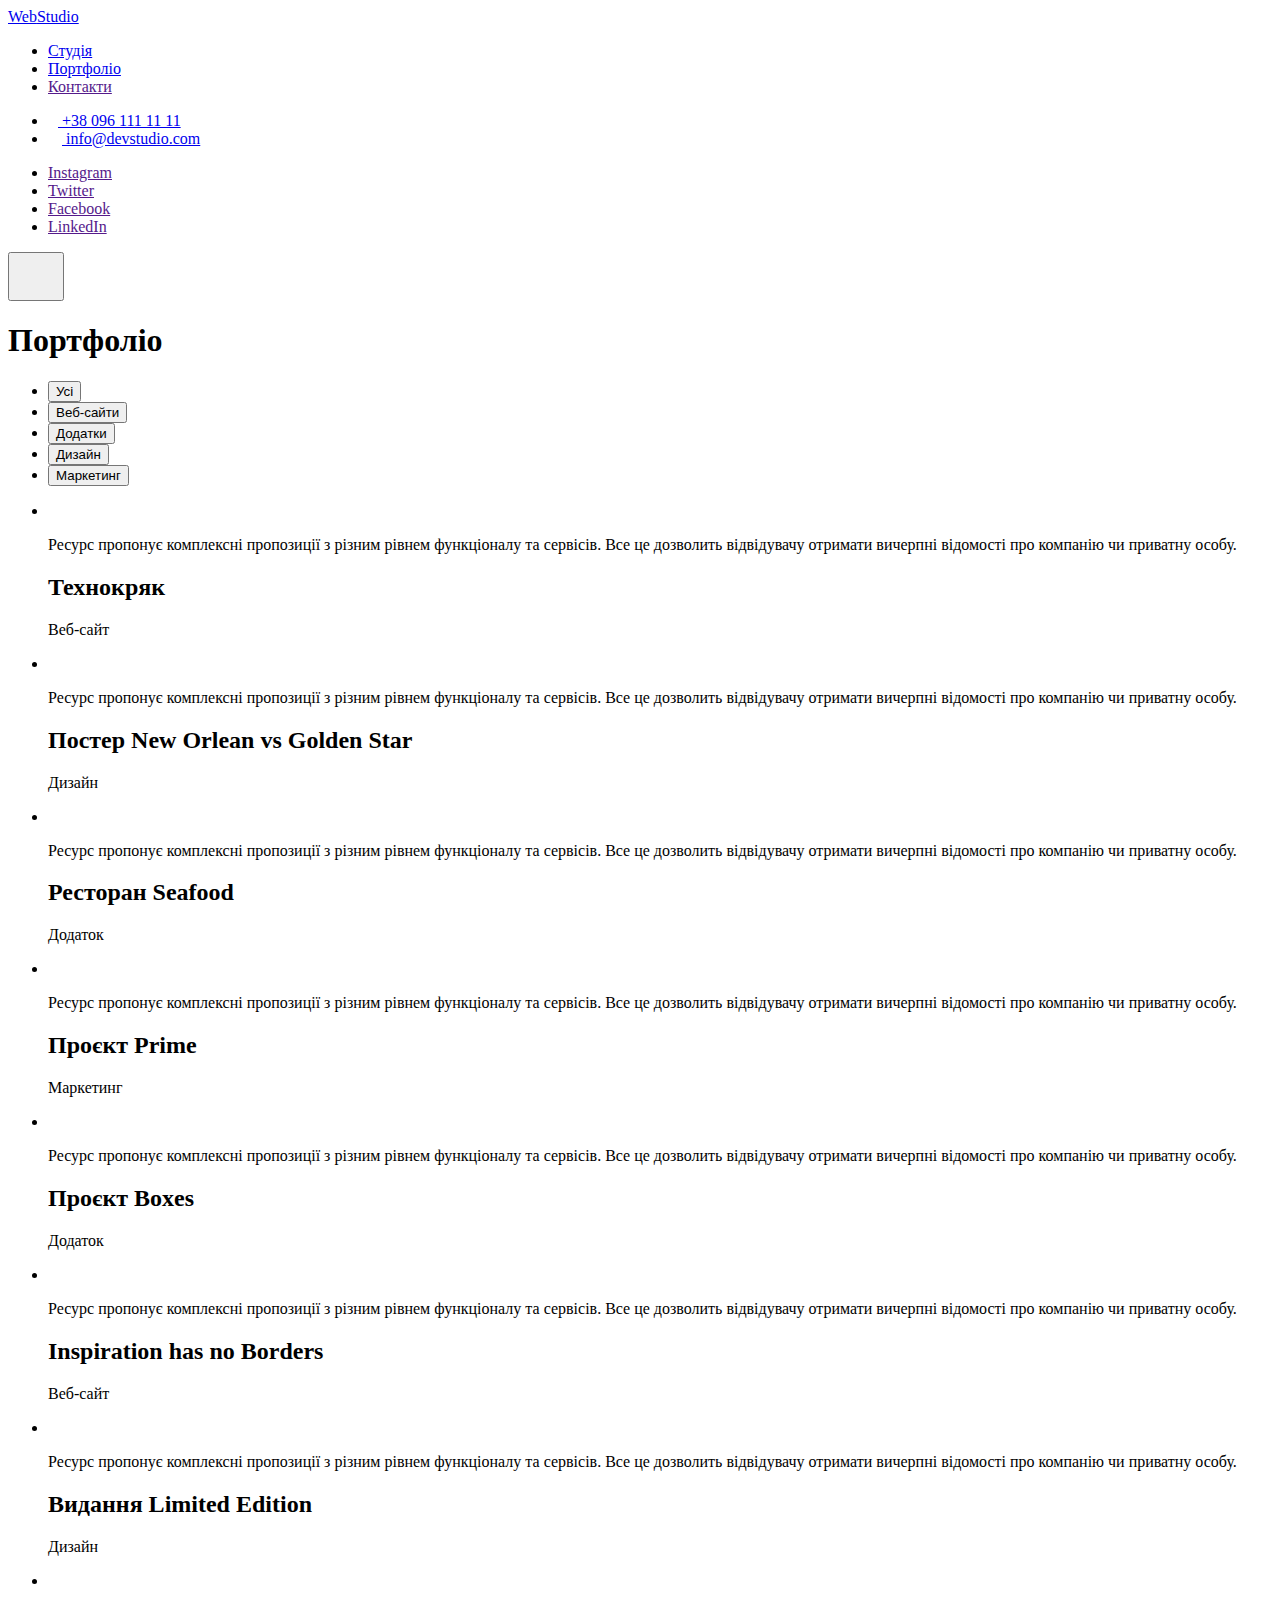
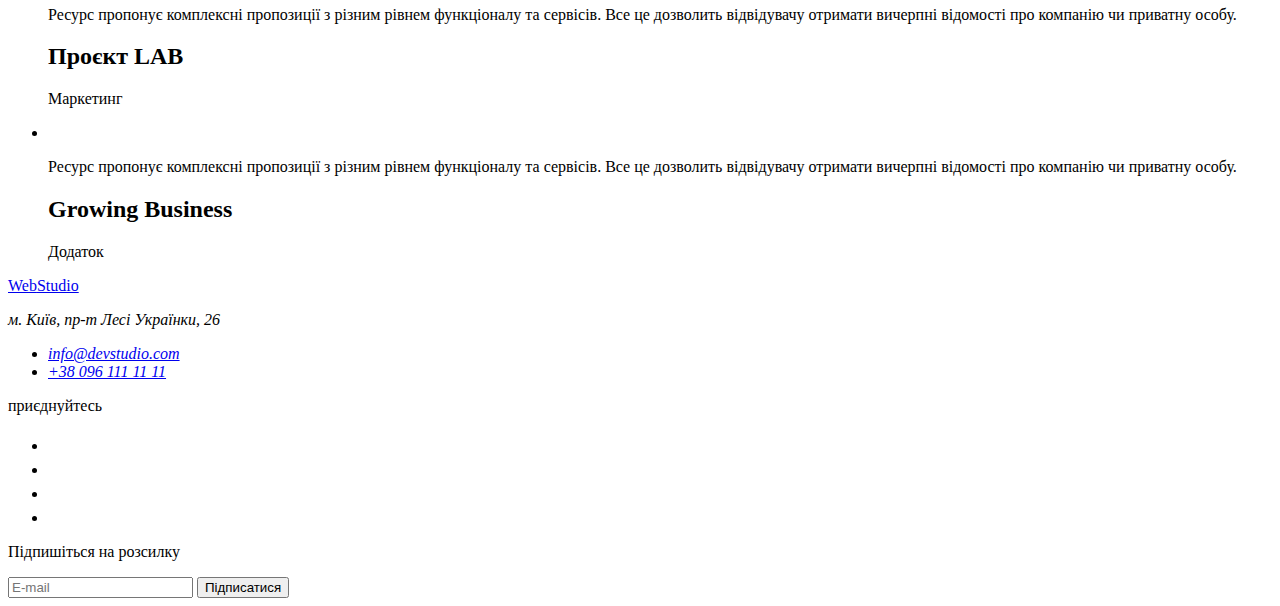
==== portfolio.html @ 01b905f4 "Add files via upload" ====
<!DOCTYPE html>
<html lang="uk">
  <head>
    <meta charset="UTF-8" />
    <meta http-equiv="X-UA-Compatible" content="IE=edge" />
    <meta name="viewport" content="width=device-width, initial-scale=1.0" />
    <link rel="preconnect" href="https://fonts.googleapis.com" />
    <link rel="preconnect" href="https://fonts.gstatic.com" crossorigin />
    <link
      href="https://fonts.googleapis.com/css2?family=Raleway:wght@700&family=Roboto:wght@400;500;700;900&display=swap"
      rel="stylesheet"
    />
    <link rel="stylesheet" href="./css/main.min.css" />
    <title>Portfolio</title>
  </head>
  <body>
    <header>
      <div class="page-header section">
        <nav class="nav">
          <a class="logo link logo--margin-right" href="./index.html"
            >Web<span class="page-header__logo">Studio</span></a
          >
          <div
            class="menu-container menu-container--padding menu-container--flex"
            id="menu-container"
            data-menu
          >
            <ul
              class="navigation__list navigation__list--margin-bottom navigation__list--margin-right"
            >
              <li class="navigation__item navigation__item--margin-bottom">
                <a
                  class="navigation__link navigation__link--height"
                  href="./index.html"
                  >Студія</a
                >
              </li>
              <li class="navigation__item navigation__item--margin-bottom">
                <a
                  class="navigation__link navigation__link--height this-page"
                  href="./portfolio.html"
                  >Портфоліо</a
                >
              </li>
              <li class="navigation__item navigation__item--margin-bottom">
                <a class="navigation__link navigation__link--height" href=""
                  >Контакти</a
                >
              </li>
            </ul>
            <ul
              class="contacts__list contacts__list--margin-left contacts__list--margin-bottom-last"
            >
              <li
                class="contacts__item contacts__item--margin-bottom contacts__item--margin-right"
              >
                <a
                  class="contacts__link contacts__link--size-tel contacts__link--flex"
                  href="tel:+380961111111"
                >
                  <svg
                    width="10"
                    height="14"
                    class="contacts__icon contacts__icon--margin-right"
                  >
                    <use
                      href="./images/icons/sprite-icons.svg#smartphone"
                    ></use>
                  </svg>
                  +38 096 111 11 11</a
                >
              </li>
              <li
                class="contacts__item contacts__item--margin-bottom contacts__item--margin-right"
              >
                <a
                  class="contacts__link contacts__link--size-envelop contacts__link--flex"
                  href="mailto:info@devstudio.com"
                >
                  <svg
                    width="14"
                    height="10"
                    class="contacts__icon contacts__icon--margin-right"
                  >
                    <use href="./images/icons/sprite-icons.svg#envelope"></use>
                  </svg>
                  info@devstudio.com</a
                >
              </li>
            </ul>
            <ul class="page-header__social-links">
              <li class="page-header__social-links-item--margin-rigth">
                <a class="page-header__social-link" href="">Instagram</a>
              </li>
              <li class="page-header__social-links-item--margin-rigth">
                <a class="page-header__social-link" href="">Twitter</a>
              </li>
              <li class="page-header__social-links-item--margin-rigth">
                <a class="page-header__social-link" href="">Facebook</a>
              </li>
              <li class="page-header__social-links-item--margin-rigth">
                <a class="page-header__social-link" href="">LinkedIn</a>
              </li>
            </ul>
          </div>
          <button
            type="button"
            class="btn-menu btn-menu--margin"
            aria-controls="menu-container"
            aria-label="переключатель мобильного меню"
            aria-expanded="false"
            data-menu-button
          >
            <svg class="btn-menu__svg" width="40" height="40">
              <use
                class="icon-menu"
                href="./images/icons/sprite-icons.svg#menu"
              ></use>
              <use
                class="icon-cross"
                href="./images/icons/sprite-icons.svg#close"
              ></use>
            </svg>
          </button>
        </nav>
      </div>
    </header>
    <div class="line"></div>
    <main>
      <section class="section section--padding-bottom section--padding-top">
        <h1 class="portfolio__title--hidden">Портфоліо</h1>
        <ul class="filter__list filter__list--margin-bottom">
          <li
            class="filter__item--margin-right filter__item--margin-bottom filter__item--margin-center"
          >
            <button
              type="button"
              class="btn__filter btn__filter--size btn__filter--size-first-btn"
            >
              Усі
            </button>
          </li>
          <li
            class="filter__item--margin-right filter__item--margin-bottom filter__item--margin-center"
          >
            <button type="button" class="btn__filter btn__filter--size">
              Веб-сайти
            </button>
          </li>
          <li
            class="filter__item--margin-right filter__item--margin-bottom filter__item--margin-center"
          >
            <button type="button" class="btn__filter btn__filter--size">
              Додатки
            </button>
          </li>
          <li
            class="filter__item--margin-right filter__item--margin-bottom filter__item--margin-center"
          >
            <button type="button" class="btn__filter btn__filter--size">
              Дизайн
            </button>
          </li>
          <li class="filter__item--margin-right filter__item--margin-center">
            <button type="button" class="btn__filter btn__filter--size">
              Маркетинг
            </button>
          </li>
        </ul>
        <ul class="project__list">
          <li class="card">
            <div
              class="card__top card__top--position-re card__top--padding card__top--margin-bottom"
            >
              <img
                class="card_img"
                src="./images/projects/img-450@1x.jpg"
                alt=""
                srcset="
                  ./images/projects/img-450@1x.jpg 1x,
                  ./images/projects/img-450@2x.jpg 2x,
                  ./images/projects/img-450@3x.jpg 3x
                "
              />
              <p
                class="card__overlay card__overlay--position-ab card__overlay--padding"
              >
                Ресурс пропонує комплексні пропозиції з різним рівнем
                функціоналу та сервісів. Все це дозволить відвідувачу отримати
                вичерпні відомості про компанію чи приватну особу.
              </p>
            </div>
            <div class="cad__bottom cad__bottom--margin">
              <h2 class="card__title card__title--margin-bottom">Технокряк</h2>
              <p class="card__job">Веб-сайт</p>
            </div>
          </li>
          <li class="card">
            <div
              class="card__top card__top--position-re card__top--padding card__top--margin-bottom"
            >
              <img
                class="card_img"
                src="./images/projects/img-1-450@1x.jpg"
                alt=""
                srcset="
                  ./images/projects/img-1-450@1x.jpg 1x,
                  ./images/projects/img-1-450@2x.jpg 2x,
                  ./images/projects/img-1-450@3x.jpg 3x
                "
              />
              <p
                class="card__overlay card__overlay--position-ab card__overlay--padding"
              >
                Ресурс пропонує комплексні пропозиції з різним рівнем
                функціоналу та сервісів. Все це дозволить відвідувачу отримати
                вичерпні відомості про компанію чи приватну особу.
              </p>
            </div>
            <div class="cad__bottom cad__bottom--margin">
              <h2 class="card__title card__title--margin-bottom">
                Постер New Orlean vs Golden Star
              </h2>
              <p class="card__job">Дизайн</p>
            </div>
          </li>
          <li class="card">
            <div
              class="card__top card__top--position-re card__top--padding card__top--margin-bottom"
            >
              <img
                class="card_img"
                src="./images/projects/img-2-450@1x.jpg"
                alt=""
                srcset="
                  ./images/projects/img-2-450@1x.jpg 1x,
                  ./images/projects/img-2-450@2x.jpg 2x,
                  ./images/projects/img-2-450@3x.jpg 3x
                "
              />
              <p
                class="card__overlay card__overlay--position-ab card__overlay--padding"
              >
                Ресурс пропонує комплексні пропозиції з різним рівнем
                функціоналу та сервісів. Все це дозволить відвідувачу отримати
                вичерпні відомості про компанію чи приватну особу.
              </p>
            </div>
            <div class="cad__bottom cad__bottom--margin">
              <h2 class="card__title card__title--margin-bottom">
                Ресторан Seafood
              </h2>
              <p class="card__job">Додаток</p>
            </div>
          </li>
          <li class="card">
            <div
              class="card__top card__top--position-re card__top--padding card__top--margin-bottom"
            >
              <img
                class="card_img"
                src="./images/projects/img-3-450@1x.jpg"
                alt=""
                srcset="
                  ./images/projects/img-3-450@1x.jpg 1x,
                  ./images/projects/img-3-450@2x.jpg 2x,
                  ./images/projects/img-3-450@3x.jpg 3x
                "
              />
              <p
                class="card__overlay card__overlay--position-ab card__overlay--padding"
              >
                Ресурс пропонує комплексні пропозиції з різним рівнем
                функціоналу та сервісів. Все це дозволить відвідувачу отримати
                вичерпні відомості про компанію чи приватну особу.
              </p>
            </div>
            <div class="cad__bottom cad__bottom--margin">
              <h2 class="card__title card__title--margin-bottom">
                Проєкт Prime
              </h2>
              <p class="card__job">Маркетинг</p>
            </div>
          </li>
          <li class="card">
            <div
              class="card__top card__top--position-re card__top--padding card__top--margin-bottom"
            >
              <img
                class="card_img"
                src="./images/projects/img-4-450@1x.jpg"
                alt=""
                srcset="
                  ./images/projects/img-4-450@1x.jpg 1x,
                  ./images/projects/img-4-450@2x.jpg 2x,
                  ./images/projects/img-4-450@3x.jpg 3x
                "
              />
              <p
                class="card__overlay card__overlay--position-ab card__overlay--padding"
              >
                Ресурс пропонує комплексні пропозиції з різним рівнем
                функціоналу та сервісів. Все це дозволить відвідувачу отримати
                вичерпні відомості про компанію чи приватну особу.
              </p>
            </div>
            <div class="cad__bottom cad__bottom--margin">
              <h2 class="card__title card__title--margin-bottom">
                Проєкт Boxes
              </h2>
              <p class="card__job">Додаток</p>
            </div>
          </li>
          <li class="card">
            <div
              class="card__top card__top--position-re card__top--padding card__top--margin-bottom"
            >
              <img
                class="card_img"
                src="./images/projects/img-5-450@1x.jpg"
                alt=""
                srcset="
                  ./images/projects/img-5-450@1x.jpg 1x,
                  ./images/projects/img-5-450@2x.jpg 2x,
                  ./images/projects/img-5-450@3x.jpg 3x
                "
              />
              <p
                class="card__overlay card__overlay--position-ab card__overlay--padding"
              >
                Ресурс пропонує комплексні пропозиції з різним рівнем
                функціоналу та сервісів. Все це дозволить відвідувачу отримати
                вичерпні відомості про компанію чи приватну особу.
              </p>
            </div>
            <div class="cad__bottom cad__bottom--margin">
              <h2 class="card__title card__title--margin-bottom">
                Inspiration has no Borders
              </h2>
              <p class="card__job">Веб-сайт</p>
            </div>
          </li>
          <li class="card">
            <div
              class="card__top card__top--position-re card__top--padding card__top--margin-bottom"
            >
              <img
                class="card_img"
                src="./images/projects/img-6-450@1x.jpg"
                alt=""
                srcset="
                  ./images/projects/img-6-450@1x.jpg 1x,
                  ./images/projects/img-6-450@2x.jpg 2x,
                  ./images/projects/img-6-450@3x.jpg 3x
                "
              />
              <p
                class="card__overlay card__overlay--position-ab card__overlay--padding"
              >
                Ресурс пропонує комплексні пропозиції з різним рівнем
                функціоналу та сервісів. Все це дозволить відвідувачу отримати
                вичерпні відомості про компанію чи приватну особу.
              </p>
            </div>
            <div class="cad__bottom cad__bottom--margin">
              <h2 class="card__title card__title--margin-bottom">
                Видання Limited Edition
              </h2>
              <p class="card__job">Дизайн</p>
            </div>
          </li>
          <li class="card">
            <div
              class="card__top card__top--position-re card__top--padding card__top--margin-bottom"
            >
              <img
                class="card_img"
                src="./images/projects/img-7-450@1x.jpg"
                alt=""
                srcset="
                  ./images/projects/img-7-450@1x.jpg 1x,
                  ./images/projects/img-7-450@2x.jpg 2x,
                  ./images/projects/img-7-450@3x.jpg 3x
                "
              />
              <p
                class="card__overlay card__overlay--position-ab card__overlay--padding"
              >
                Ресурс пропонує комплексні пропозиції з різним рівнем
                функціоналу та сервісів. Все це дозволить відвідувачу отримати
                вичерпні відомості про компанію чи приватну особу.
              </p>
            </div>
            <div class="cad__bottom cad__bottom--margin">
              <h2 class="card__title card__title--margin-bottom">Проєкт LAB</h2>
              <p class="card__job">Маркетинг</p>
            </div>
          </li>
          <li class="card">
            <div
              class="card__top card__top--position-re card__top--padding card__top--margin-bottom"
            >
              <img
                class="card_img"
                src="./images/projects/img-8-450@1x.jpg"
                alt=""
                srcset="
                  ./images/projects/img-8-450@1x.jpg 1x,
                  ./images/projects/img-8-450@2x.jpg 2x,
                  ./images/projects/img-8-450@3x.jpg 3x
                "
              />
              <p
                class="card__overlay card__overlay--position-ab card__overlay--padding"
              >
                Ресурс пропонує комплексні пропозиції з різним рівнем
                функціоналу та сервісів. Все це дозволить відвідувачу отримати
                вичерпні відомості про компанію чи приватну особу.
              </p>
            </div>
            <div class="cad__bottom cad__bottom--margin">
              <h2 class="card__title card__title--margin-bottom">
                Growing Business
              </h2>
              <p class="card__job">Додаток</p>
            </div>
          </li>
        </ul>
      </section>
    </main>
    <footer class="page-footer page-footer--bg-cl">
      <div
        class="section page-footer__section page-footer__section--flex page-footer__section--padding"
      >
        <div class="footer__section footer__section--margin-bottom">
          <div
            class="wraper__footer-address wraper__footer-address--margin-right"
          >
            <a
              class="logo link page-footer__logo--margin-bottom page-footer__logo--block"
              href="./rebuild-homework.html"
              >Web<span class="page-footer__logo">Studio</span></a
            >
            <div
              class="page-footer__box--margin-right page-footer__box--margin-bottom"
            >
              <address class="address">
                <p class="address__txt address__txt--margin-bottom">
                  м. Київ, пр-т Лесі Українки, 26
                </p>
                <ul class="address__list">
                  <li class="address__item address__item--margin-bottom">
                    <a class="address__link" href="mailto:info@devstudio.com"
                      >info@devstudio.com</a
                    >
                  </li>
                  <li class="address__item">
                    <a class="address__link" href="tel:+380961111111"
                      >+38 096 111 11 11</a
                    >
                  </li>
                </ul>
              </address>
            </div>
          </div>
          <div
            class="join join--margin-left join--margin-bottom join--padding-top join--margin-right"
          >
            <p class="join__txt join__txt--margin-bottom">приєднуйтесь</p>
            <ul class="social-links social-links--gap">
              <li class="social-links__item">
                <a
                  href=""
                  class="social-link social-link__page-footer--bg-cl social-link--position-relative"
                  ><svg
                    class="social-link__icon social-link__page-footer--fill social-link__icon--position-absolute"
                    width="20px"
                    height="20px"
                  >
                    <use
                      href="./images/icons/sprite-icons.svg#instagram"
                    ></use></svg
                ></a>
              </li>
              <li class="social-links__item">
                <a
                  href=""
                  class="social-link social-link__page-footer--bg-cl social-link--position-relative"
                  ><svg
                    class="social-link__icon social-link__page-footer--fill social-link__icon--position-absolute"
                    width="20px"
                    height="20px"
                  >
                    <use
                      href="./images/icons/sprite-icons.svg#twitter"
                    ></use></svg
                ></a>
              </li>
              <li class="social-links__item">
                <a
                  href=""
                  class="social-link social-link__page-footer--bg-cl social-link--position-relative"
                  ><svg
                    class="social-link__icon social-link__page-footer--fill social-link__icon--position-absolute"
                    width="20px"
                    height="20px"
                  >
                    <use
                      href="./images/icons/sprite-icons.svg#facebook"
                    ></use></svg
                ></a>
              </li>
              <li class="social-links__item">
                <a
                  href=""
                  class="social-link social-link__page-footer--bg-cl social-link--position-relative"
                  ><svg
                    class="social-link__icon social-link__page-footer--fill social-link__icon--position-absolute"
                    width="20px"
                    height="20px"
                  >
                    <use
                      href="./images/icons/sprite-icons.svg#linkedin"
                    ></use></svg
                ></a>
              </li>
            </ul>
          </div>
        </div>
        <div class="subscribe">
          <p class="subscribe__txt subscribe__txt--margin-bottom">
            Підпишіться на розсилку
          </p>
          <input
            class="subscribe__input-email subscribe__input-email--margin-bottom subscribe__input-email--margin-right"
            type="email"
            placeholder="E-mail"
          />
          <button
            class="btn button btn__subscribe--padding btn__subscribe--flex"
            type="submit"
          >
            Підписатися<span
              class="btn__icon-send btn__icon-send--margin-left"
            ></span>
          </button>
        </div>
      </div>
    </footer>
    <script src="./js/menu.js"></script>
  </body>
</html>
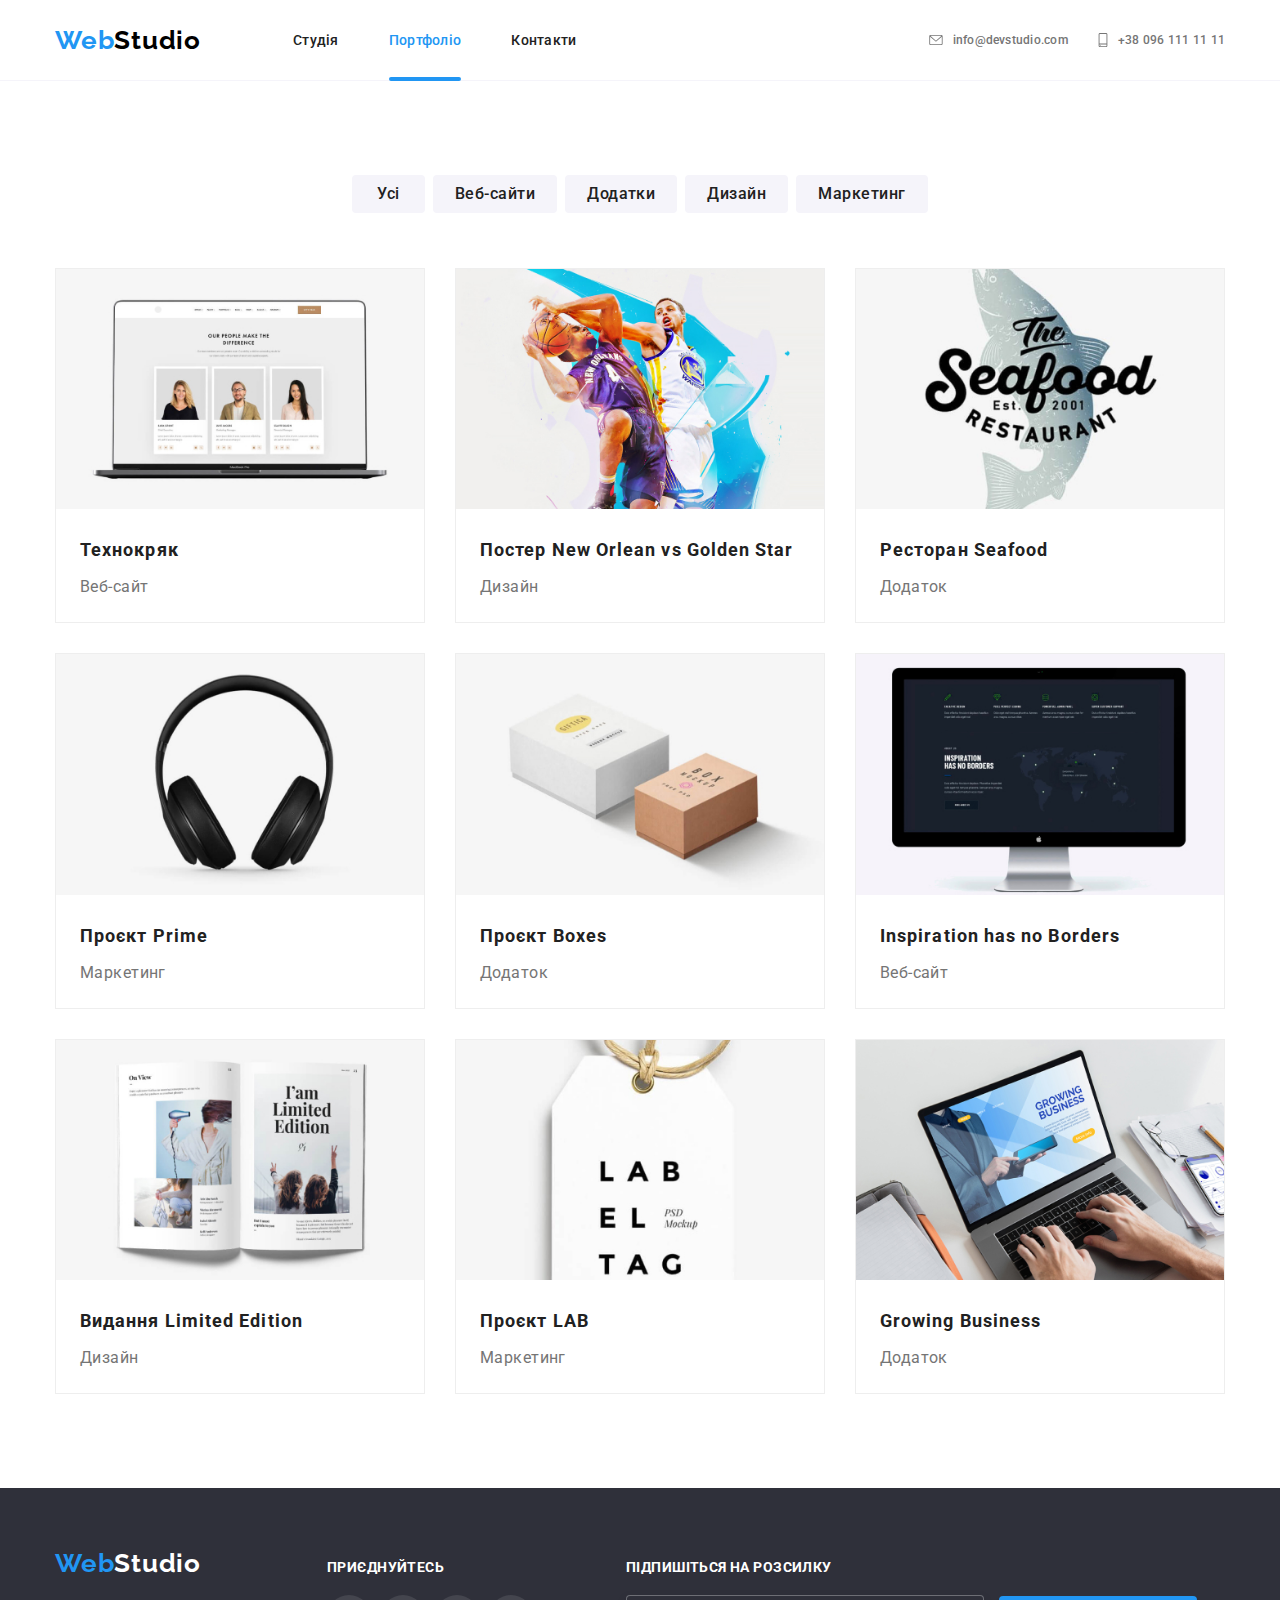
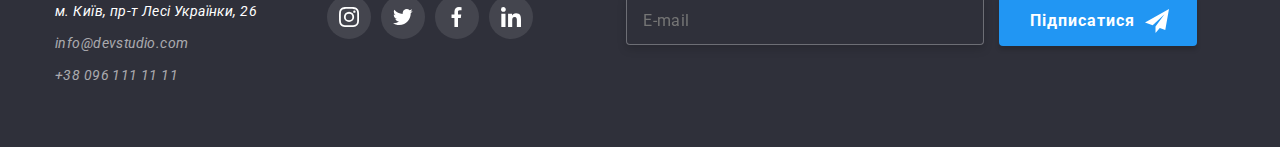
==== commit bd251496: "change" ====
--- a/portfolio.html
+++ b/portfolio.html
@@ -14,7 +14,7 @@
     <title>Portfolio</title>
   </head>
   <body>
-    <header>
+    <header class="header">
       <div class="page-header section">
         <nav class="nav">
           <a class="logo link logo--margin-right" href="./index.html"
@@ -125,7 +125,6 @@
         </nav>
       </div>
     </header>
-    <div class="line"></div>
     <main>
       <section class="section section--padding-bottom section--padding-top">
         <h1 class="portfolio__title--hidden">Портфоліо</h1>
@@ -134,7 +133,7 @@
             class="filter__item--margin-right filter__item--margin-bottom filter__item--margin-center"
           >
             <button
-              type="button"
+              type=""
               class="btn__filter btn__filter--size btn__filter--size-first-btn"
             >
               Усі
@@ -143,26 +142,26 @@
           <li
             class="filter__item--margin-right filter__item--margin-bottom filter__item--margin-center"
           >
-            <button type="button" class="btn__filter btn__filter--size">
+            <button type="" class="btn__filter btn__filter--size">
               Веб-сайти
             </button>
           </li>
           <li
             class="filter__item--margin-right filter__item--margin-bottom filter__item--margin-center"
           >
-            <button type="button" class="btn__filter btn__filter--size">
+            <button type="" class="btn__filter btn__filter--size">
               Додатки
             </button>
           </li>
           <li
             class="filter__item--margin-right filter__item--margin-bottom filter__item--margin-center"
           >
-            <button type="button" class="btn__filter btn__filter--size">
+            <button type="" class="btn__filter btn__filter--size">
               Дизайн
             </button>
           </li>
           <li class="filter__item--margin-right filter__item--margin-center">
-            <button type="button" class="btn__filter btn__filter--size">
+            <button type="" class="btn__filter btn__filter--size">
               Маркетинг
             </button>
           </li>
--- a/css/main.min.css
+++ b/css/main.min.css
@@ -0,0 +1 @@
+/*! modern-normalize v1.1.0 | MIT License | https://github.com/sindresorhus/modern-normalize */*,::before,::after{-webkit-box-sizing:border-box;box-sizing:border-box}html{font-family:system-ui,"Segoe UI",Roboto,Helvetica,Arial,sans-serif,"Apple Color Emoji","Segoe UI Emoji";line-height:1.15;-webkit-text-size-adjust:100%;-moz-tab-size:4;-o-tab-size:4;tab-size:4}body{margin:0}hr{height:0;color:inherit}abbr[title]{-webkit-text-decoration:underline dotted;text-decoration:underline dotted}b,strong{font-weight:bolder}code,kbd,samp,pre{font-family:ui-monospace,SFMono-Regular,Consolas,"Liberation Mono",Menlo,monospace;font-size:1em}small{font-size:80%}sub,sup{font-size:75%;line-height:0;position:relative;vertical-align:baseline}sub{bottom:-0.25em}sup{top:-0.5em}table{text-indent:0;border-color:inherit}button,input,optgroup,select,textarea{font-family:inherit;font-size:100%;line-height:1.15;margin:0}button,select{text-transform:none}button,[type=button],[type=reset],[type=submit]{-webkit-appearance:button}::-moz-focus-inner{border-style:none;padding:0}:-moz-focusring{outline:1px dotted ButtonText}:-moz-ui-invalid{box-shadow:none}legend{padding:0}progress{vertical-align:baseline}::-webkit-inner-spin-button,::-webkit-outer-spin-button{height:auto}[type=search]{-webkit-appearance:textfield;outline-offset:-2px}::-webkit-search-decoration{-webkit-appearance:none}::-webkit-file-upload-button{-webkit-appearance:button;font:inherit}summary{display:list-item}.address__list,.project__list,.filter__list,.clients__list,.social-links,.card-1,.cards,.wd__list,.special,.contacts__list,.navigation__list,.page-header__social-links{padding:0;margin:0;list-style:none}.address__link,.contacts__link,.navigation__link,.logo,.page-header__social-link{text-decoration:none}.modal__btn-close,.subscribe__input-email,.btn-menu,.btn__filter,.btn{padding:0;border:0}.portfolio__title--hidden,.section-special__title{position:absolute;width:1px;height:1px;margin:-1px;border:0;padding:0;white-space:nowrap;-webkit-clip-path:inset(100%);clip-path:inset(100%);clip:rect(0 0 0 0);overflow:hidden}.modal__title,.subscribe__txt,.join__txt,.address__item,.address__txt,.card__job,.card__title,.card__overlay,.clients__title,.card-item__job,.card-item__name,.team__title,.wd__title,.wwd__title,.special__txt,.special__title{margin:0}.card-item__img{display:block}.btn{font-weight:700;font-size:16px;line-height:30px;letter-spacing:.06em;color:#fff;background:#2196f3;-webkit-box-shadow:0px 4px 4px rgba(0,0,0,.15);box-shadow:0px 4px 4px rgba(0,0,0,.15);border-radius:4px}.btn:hover,.btn:focus{background-color:#188ce8}.section{margin-left:auto;margin-right:auto;padding-left:15px;padding-right:15px}@media screen and (min-width: 480px){.section{width:480px}}@media screen and (min-width: 768px){.section{width:768px}}@media screen and (min-width: 1200px){.section{width:1200px}}body{margin-left:auto;margin-right:auto;max-width:1600px;font-family:"Roboto",sans-serif;font-size:14px;line-height:16px;letter-spacing:.03em}.btn{cursor:pointer}.btn__hero--padding{padding-top:10px;padding-right:24px;padding-bottom:10px;padding-left:24px}.btn__hero:hover,.btn__hero:focus{background:#188ce8;-webkit-box-shadow:0px 4px 4px rgba(0,0,0,.15);box-shadow:0px 4px 4px rgba(0,0,0,.15);border-radius:4px}.btn__subscribe--padding{padding-top:10px;padding-right:28px;padding-bottom:10px;padding-left:31px}.btn__icon-send{display:inline-block;width:24px;height:24px;background-image:url(../../images/btn/send.svg)}.btn__icon-send--margin-left{margin-left:12px}@media screen and (min-width: 1200px){.btn__icon-send--margin-left{margin-left:10px}}.btn__subscribe--flex{display:-webkit-inline-box;display:-ms-inline-flexbox;display:inline-flex;-webkit-box-pack:center;-ms-flex-pack:center;justify-content:center;-webkit-box-align:center;-ms-flex-align:center;align-items:center}.btn__modal--padding{padding-top:10px;padding-right:52px;padding-bottom:10px;padding-left:52px}.btn__modal--center{display:block;margin-left:auto;margin-right:auto}.btn__filter{font-weight:500;font-size:16px;line-height:26px;text-align:center;letter-spacing:.03em;background:#f5f4fa;border-radius:4px;color:#212121}.btn__filter--size{padding-top:6px;padding-bottom:6px;padding-right:22px;padding-left:22px}.btn__filter--size-first-btn{padding-right:25px;padding-left:25px}.btn__filter:hover,.btn__filter:focus{background:#2196f3;-webkit-box-shadow:0px 3px 1px rgba(0,0,0,.1),0px 1px 2px rgba(0,0,0,.08),0px 2px 2px rgba(0,0,0,.12);box-shadow:0px 3px 1px rgba(0,0,0,.1),0px 1px 2px rgba(0,0,0,.08),0px 2px 2px rgba(0,0,0,.12);border-radius:4px;color:#fff;cursor:pointer}.btn-menu{background-color:rgba(0,0,0,0);width:40px;height:40px;z-index:1}@media screen and (min-width: 768px){.btn-menu{display:none}}.btn-menu__svg{display:-webkit-inline-box;display:-ms-inline-flexbox;display:inline-flex}.btn-menu--margin{margin-left:auto}.btn-menu .icon-cross{display:none}.btn-menu.is-open .icon-cross{display:block}.btn-menu.is-open .icon-menu{display:none}.header{border-bottom:1px #f5f4fa solid}.page-header__social-links{display:-webkit-box;display:-ms-flexbox;display:flex;-webkit-box-pack:start;-ms-flex-pack:start;justify-content:flex-start;-webkit-box-align:stretch;-ms-flex-align:stretch;align-items:stretch}@media screen and (min-width: 768px){.page-header__social-links{display:none}}.page-header__social-links-item--margin-rigth:not(:last-child){margin-right:20px}.page-header__social-link{font-weight:500;font-size:18px;line-height:22px;letter-spacing:.02em;color:#2196f3}.nav{display:-webkit-box;display:-ms-flexbox;display:flex;-webkit-box-pack:start;-ms-flex-pack:start;justify-content:flex-start;-webkit-box-align:center;-ms-flex-align:center;align-items:center}@media screen and (max-width: 767px){.nav{height:60px}}.logo{font-family:"Raleway",sans-serif;font-weight:700;font-size:24px;line-height:28px;letter-spacing:.03em;color:#2196f3}.logo--margin-right{margin-right:88px}@media screen and (min-width: 768px){.logo{font-size:26px;line-height:31px}.logo--margin-right{margin-right:92px}}.page-header__logo{color:#000}.menu-container{width:100%}@media screen and (max-width: 767px){.menu-container{display:none;position:absolute;top:0;left:0;height:100%;padding:20px;background-color:#fff}.menu-container.is-open{display:block;z-index:1}.menu-container--flex.is-open{display:-webkit-box;display:-ms-flexbox;display:flex;-webkit-box-pack:start;-ms-flex-pack:start;justify-content:flex-start;-webkit-box-align:stretch;-ms-flex-align:stretch;align-items:stretch;-webkit-box-orient:vertical;-webkit-box-direction:normal;-ms-flex-direction:column;flex-direction:column}.menu-container--padding{padding-top:48px;padding-bottom:48px;padding-right:48px;padding-left:40px}}@media screen and (min-width: 768px){.menu-container{display:-webkit-box;display:-ms-flexbox;display:flex;-webkit-box-pack:start;-ms-flex-pack:start;justify-content:flex-start;-webkit-box-align:center;-ms-flex-align:center;align-items:center}}.navigation__list{font-weight:500}@media screen and (max-width: 767px){.navigation__list--margin-bottom{margin-bottom:auto}}@media screen and (min-width: 768px){.navigation__list{display:-webkit-box;display:-ms-flexbox;display:flex;-webkit-box-pack:start;-ms-flex-pack:start;justify-content:flex-start;-webkit-box-align:stretch;-ms-flex-align:stretch;align-items:stretch;gap:50px}}@media screen and (max-width: 767px){.navigation__item--margin-bottom:not(:last-child){margin-bottom:32px}}.navigation__link{display:block;font-size:40px;line-height:47px;color:#212121;letter-spacing:.02em}.navigation__link:hover,.navigation__link:focus{color:#2196f3}@media screen and (min-width: 768px){.navigation__link{position:relative;font-size:14px;line-height:16px}.navigation__link--height{padding-top:32px;padding-bottom:32px}}@media screen and (max-width: 767px){.contacts__list--margin-bottom-last{margin-bottom:64px}}@media screen and (min-width: 768px){.contacts__list{display:-webkit-box;display:-ms-flexbox;display:flex;-webkit-box-orient:vertical;-webkit-box-direction:reverse;-ms-flex-direction:column-reverse;flex-direction:column-reverse}.contacts__list--margin-left{margin-left:auto}}@media screen and (min-width: 1200px){.contacts__list{-webkit-box-orient:horizontal;-webkit-box-direction:reverse;-ms-flex-direction:row-reverse;flex-direction:row-reverse}}@media screen and (max-width: 767px){.contacts__item--margin-bottom:not(:last-child){margin-bottom:32px}}@media screen and (min-width: 768px)and (max-width: 1199px){.contacts__item--margin-bottom:last-child{margin-bottom:10px}}@media screen and (min-width: 1200px){.contacts__item--margin-right:last-child{margin-right:30px}}.contacts__icon{fill:#757575;display:none}@media screen and (min-width: 768px){.contacts__icon{display:block}}.contacts__icon--margin-right{margin-right:8px}@media screen and (min-width: 1200px){.contacts__icon--margin-right{margin-right:10px}}.contacts__link{font-weight:500;color:#757575;letter-spacing:.02em;display:block}.contacts__link--size-tel{font-size:34px;line-height:40px}@media screen and (max-width: 767px){.contacts__link--size-tel{color:#2196f3}}.contacts__link--size-envelop{font-size:24px;line-height:28px}@media screen and (min-width: 768px){.contacts__link{font-size:12px;line-height:14px}.contacts__link--flex{display:-webkit-box;display:-ms-flexbox;display:flex;-webkit-box-pack:start;-ms-flex-pack:start;justify-content:flex-start;-webkit-box-align:center;-ms-flex-align:center;align-items:center}}.contacts__link:hover,.contacts__link:focus{color:#2196f3}.contacts__link:hover .contacts__icon,.contacts__link:focus .contacts__icon{fill:#2196f3}.this-page{color:#2196f3}@media screen and (max-width: 767px){.this-page{-webkit-transform:translateY(-3px);transform:translateY(-3px)}}@media screen and (min-width: 768px){.this-page::after{position:absolute;bottom:-1.5%;left:0;width:100%;content:" ";border-radius:2px;border:2px solid #2196f3}}.section--padding-top{padding-top:60px}.section--padding-bottom{padding-bottom:60px}@media screen and (min-width: 1200px){.section--padding-top{padding-top:94px}.section--padding-bottom{padding-bottom:94px}}.section-hero{margin-left:auto;margin-right:auto}@media screen and (min-width: 480px){.section-hero{max-width:480px}}@media screen and (min-width: 768px){.section-hero{max-width:768px}}@media screen and (min-width: 1200px){.section-hero{max-width:1600px}}.section-hero__bg{background-size:100% 100%;text-align:center;background-repeat:no-repeat;background-color:#c4c4c4}@media screen and (min-device-pixel-ratio: 1),screen and (-webkit-min-device-pixel-ratio: 1),screen and (min-resolution: 96dpi),screen and (min-resolution: 1dppx){.section-hero__bg{background-image:-webkit-gradient(linear, left top, right top, from(rgba(47, 48, 58, 0.4)), to(rgba(47, 48, 58, 0.4))),url(../images/hero/hero-480-x1.jpg);background-image:linear-gradient(to right, rgba(47, 48, 58, 0.4), rgba(47, 48, 58, 0.4)),url(../images/hero/hero-480-x1.jpg)}}@media screen and (min-device-pixel-ratio: 2),screen and (-webkit-min-device-pixel-ratio: 2),screen and (min-resolution: 192dpi),screen and (min-resolution: 2dppx){.section-hero__bg{background-image:-webkit-gradient(linear, left top, right top, from(rgba(47, 48, 58, 0.4)), to(rgba(47, 48, 58, 0.4))),url(../images/hero/hero-480-x2.jpg);background-image:linear-gradient(to right, rgba(47, 48, 58, 0.4), rgba(47, 48, 58, 0.4)),url(../images/hero/hero-480-x2.jpg)}}@media screen and (min-device-pixel-ratio: 3),screen and (-webkit-min-device-pixel-ratio: 3),screen and (min-resolution: 288dpi),screen and (min-resolution: 3dppx){.section-hero__bg{background-image:-webkit-gradient(linear, left top, right top, from(rgba(47, 48, 58, 0.4)), to(rgba(47, 48, 58, 0.4))),url(../images/hero/hero-480-x3.jpg);background-image:linear-gradient(to right, rgba(47, 48, 58, 0.4), rgba(47, 48, 58, 0.4)),url(../images/hero/hero-480-x3.jpg)}}@media screen and (min-width: 480px)and (min-device-pixel-ratio: 1),screen and (min-width: 480px)and (-webkit-min-device-pixel-ratio: 1),screen and (min-width: 480px)and (min-resolution: 96dpi),screen and (min-width: 480px)and (min-resolution: 1dppx){.section-hero__bg{background-image:-webkit-gradient(linear, left top, right top, from(rgba(47, 48, 58, 0.4)), to(rgba(47, 48, 58, 0.4))),url(../images/hero/hero-768-x1.jpg);background-image:linear-gradient(to right, rgba(47, 48, 58, 0.4), rgba(47, 48, 58, 0.4)),url(../images/hero/hero-768-x1.jpg)}}@media screen and (min-width: 480px)and (min-device-pixel-ratio: 2),screen and (min-width: 480px)and (-webkit-min-device-pixel-ratio: 2),screen and (min-width: 480px)and (min-resolution: 192dpi),screen and (min-width: 480px)and (min-resolution: 2dppx){.section-hero__bg{background-image:-webkit-gradient(linear, left top, right top, from(rgba(47, 48, 58, 0.4)), to(rgba(47, 48, 58, 0.4))),url(../images/hero/hero-768-x2.jpg);background-image:linear-gradient(to right, rgba(47, 48, 58, 0.4), rgba(47, 48, 58, 0.4)),url(../images/hero/hero-768-x2.jpg)}}@media screen and (min-width: 480px)and (min-device-pixel-ratio: 3),screen and (min-width: 480px)and (-webkit-min-device-pixel-ratio: 3),screen and (min-width: 480px)and (min-resolution: 288dpi),screen and (min-width: 480px)and (min-resolution: 3dppx){.section-hero__bg{background-image:-webkit-gradient(linear, left top, right top, from(rgba(47, 48, 58, 0.4)), to(rgba(47, 48, 58, 0.4))),url(../images/hero/hero-768-x3.jpg);background-image:linear-gradient(to right, rgba(47, 48, 58, 0.4), rgba(47, 48, 58, 0.4)),url(../images/hero/hero-768-x3.jpg)}}@media screen and (min-width: 768px)and (min-device-pixel-ratio: 1),screen and (min-width: 768px)and (-webkit-min-device-pixel-ratio: 1),screen and (min-width: 768px)and (-webkit-min-device-pixel-ratio: 2),screen and (min-width: 768px)and (min-resolution: 192dpi),screen and (min-width: 768px)and (min-resolution: 2dppx){.section-hero__bg{background-image:-webkit-gradient(linear, left top, right top, from(rgba(47, 48, 58, 0.4)), to(rgba(47, 48, 58, 0.4))),url(../images/hero/hero-1600-x1.jpg);background-image:linear-gradient(to right, rgba(47, 48, 58, 0.4), rgba(47, 48, 58, 0.4)),url(../images/hero/hero-1600-x1.jpg)}}@media screen and (min-width: 768px)and (min-device-pixel-ratio: 2),screen and (min-width: 768px)and (-webkit-min-device-pixel-ratio: 2),screen and (min-width: 768px)and (min-resolution: 192dpi),screen and (min-width: 768px)and (min-resolution: 2dppx){.section-hero__bg{background-image:-webkit-gradient(linear, left top, right top, from(rgba(47, 48, 58, 0.4)), to(rgba(47, 48, 58, 0.4))),url(../images/hero/hero-1600-x2.jpg);background-image:linear-gradient(to right, rgba(47, 48, 58, 0.4), rgba(47, 48, 58, 0.4)),url(../images/hero/hero-1600-x2.jpg)}}@media screen and (min-width: 768px)and (min-device-pixel-ratio: 3),screen and (min-width: 768px)and (-webkit-min-device-pixel-ratio: 3),screen and (min-width: 768px)and (min-resolution: 288dpi),screen and (min-width: 768px)and (min-resolution: 3dppx){.section-hero__bg{background-image:-webkit-gradient(linear, left top, right top, from(rgba(47, 48, 58, 0.4)), to(rgba(47, 48, 58, 0.4))),url(../images/hero/hero-1600-x3.jpg);background-image:linear-gradient(to right, rgba(47, 48, 58, 0.4), rgba(47, 48, 58, 0.4)),url(../images/hero/hero-1600-x3.jpg)}}.section-hero__wraper--padding{padding-right:45px;padding-left:45px;padding-top:118px;padding-bottom:118px}@media screen and (min-width: 768px){.section-hero__wraper--padding{padding-right:189px;padding-left:189px;padding-top:118px;padding-bottom:118px}}@media screen and (min-width: 1200px){.section-hero__wraper--padding{padding-right:234px;padding-left:234px;padding-top:200px;padding-bottom:200px}}.hero-section__title{font-weight:900;font-size:26px;line-height:42px;letter-spacing:.06em;text-transform:uppercase;color:#fff}.hero-section__title--margin{margin-top:0;margin-bottom:30px}@media screen and (min-width: 1200px){.hero-section__title{font-size:44px;line-height:60px}}@media screen and (min-width: 768px){.special--flex{display:-webkit-box;display:-ms-flexbox;display:flex;-webkit-box-pack:start;-ms-flex-pack:start;justify-content:flex-start;-webkit-box-align:stretch;-ms-flex-align:stretch;align-items:stretch;-ms-flex-wrap:wrap;flex-wrap:wrap;margin:-15px}}@media screen and (max-width: 767px){.special__item--margin-bottom:not(:last-child){margin-bottom:30px}}@media screen and (min-width: 768px){.special__item{-ms-flex-preferred-size:calc((100% - 60px)/2);flex-basis:calc((100% - 60px)/2);margin:15px}}@media screen and (min-width: 1200px){.special__item{-ms-flex-preferred-size:calc((100% - 120px)/4);flex-basis:calc((100% - 120px)/4)}}.special__bg--margin-bottom{margin-bottom:30px}.special__bg--cl{height:120px;background-color:#f5f4fa;border-radius:4px}.special__bg--img{background-size:70px;background-position:center;background-repeat:no-repeat}.special__bg--img-antenna{background-image:url(../images/specials/antenna.svg)}.special__bg--img-clock{background-image:url(../images/specials/clock.svg)}.special__bg--img-diagram{background-image:url(../images/specials/diagram.svg)}.special__bg--img-astronaut{background-image:url(../images/specials/astronaut.svg)}.special__title{font-size:14px;line-height:16px;text-transform:uppercase;color:#212121}.special__title--margin-bottom{margin-bottom:10px}@media screen and (max-width: 767px){.special__title{text-align:center}}.special__txt{line-height:24px;color:#757575}@media screen and (max-width: 1199px){.wwd{display:none}}.wwd__title{font-size:28px;line-height:33px;color:#212121;text-align:center}.wwd__title--margin-bottom{margin-bottom:50px}@media screen and (min-width: 1200px){.wwd__title{font-size:36px;line-height:42px}}.wd__list{display:-webkit-box;display:-ms-flexbox;display:flex;-webkit-box-pack:start;-ms-flex-pack:start;justify-content:flex-start;-webkit-box-align:stretch;-ms-flex-align:stretch;align-items:stretch;gap:30px}.wd__title{width:100%;height:70px;text-transform:uppercase;color:#fff;background-color:rgba(47,48,58,.8)}.wd__title--position{position:absolute;bottom:0}.wd__title--box{display:-webkit-box;display:-ms-flexbox;display:flex;-webkit-box-pack:center;-ms-flex-pack:center;justify-content:center;-webkit-box-align:center;-ms-flex-align:center;align-items:center}.wd__item--position{position:relative}.wd__img{display:block}.our-team--bg-cl{background-color:#f5f4fa}.team__title{font-size:28px;line-height:33px;color:#212121;text-align:center}.team__title--margin-bottom{margin-bottom:30px}@media screen and (min-width: 1200px){.team__title{font-size:36px;line-height:42px}}@media screen and (min-width: 1200px){.team__title--margin-bottom{margin-bottom:50px}}@media screen and (min-width: 768px){.cards{display:-webkit-box;display:-ms-flexbox;display:flex;-webkit-box-pack:start;-ms-flex-pack:start;justify-content:flex-start;-webkit-box-align:stretch;-ms-flex-align:stretch;align-items:stretch;-ms-flex-wrap:wrap;flex-wrap:wrap;margin:-15px}}.cards__item{background:#fff;-webkit-box-shadow:0px 1px 3px rgba(0,0,0,.12),0px 1px 1px rgba(0,0,0,.14),0px 2px 1px rgba(0,0,0,.2);box-shadow:0px 1px 3px rgba(0,0,0,.12),0px 1px 1px rgba(0,0,0,.14),0px 2px 1px rgba(0,0,0,.2);border-radius:0px 0px 4px 4px}.cards__item--padding-bottom{padding-bottom:24px}@media screen and (max-width: 767px){.cards__item--margin-bottom:not(:last-child){margin-bottom:30px}}@media screen and (min-width: 768px){.cards__item{width:calc((100% - 60px)/2)}.cards__item--margin{margin:15px}}@media screen and (min-width: 1200px){.cards__item{width:calc((100% - 120px)/4)}.cards__item--padding-bottom{padding-bottom:30px}}.card-1{text-align:center}.card-1--padding-bottom{padding-bottom:24px}.card__item-img--margin-bottom{margin-bottom:30px}.card-item__img{width:100%;height:auto}@media screen and (min-width: 768px){.card-item__img{width:354px}}@media screen and (min-width: 1200px){.card-item__img{width:270px}}.card__item-name--margin-bottom{margin-bottom:10px}.card-item__name{font-weight:500;font-size:16px;line-height:19px;color:#212121}.card__item-job--margin-bottom{margin-bottom:16px}.card-item__job{font-size:16px;line-height:19px;color:#757575}.social-links{display:-webkit-box;display:-ms-flexbox;display:flex;-webkit-box-pack:center;-ms-flex-pack:center;justify-content:center;-webkit-box-align:stretch;-ms-flex-align:stretch;align-items:stretch}.social-links--gap{gap:10px}.social-links__item{width:44px;height:44px}.social-link{display:inline-block;width:44px;height:44px;border-radius:50%}.social-link--position-relative{position:relative}.social-link:hover,.social-link:focus{background-color:#2196f3}.social-link:hover .social-link__icon,.social-link:focus .social-link__icon{fill:#fff}.social-link__icon--position-absolute{position:absolute;top:50%;left:50%;-webkit-transform:translate(-50%, -50%);transform:translate(-50%, -50%)}.social-link__icon--fill{fill:#afb1b8}.clients__title{font-size:28px;line-height:33px;color:#212121;text-align:center}.clients__title--margin-bottom{margin-bottom:30px}@media screen and (min-width: 1200px){.clients__title{font-size:36px;line-height:42px}}.clients__list{display:-webkit-box;display:-ms-flexbox;display:flex;-webkit-box-pack:start;-ms-flex-pack:start;justify-content:flex-start;-webkit-box-align:stretch;-ms-flex-align:stretch;align-items:stretch;-ms-flex-wrap:wrap;flex-wrap:wrap}.clients__list--gap{gap:30px}.client__item{width:calc((100% - 60px)/2)}@media screen and (min-width: 768px){.client__item{width:calc((100% - 90px)/3)}}@media screen and (min-width: 1200px){.client__item{width:calc((100% - 150px)/6)}}.client__link{display:-webkit-box;display:-ms-flexbox;display:flex;-webkit-box-pack:center;-ms-flex-pack:center;justify-content:center;-webkit-box-align:center;-ms-flex-align:center;align-items:center;height:92px;border:1px solid #afb1b8;border-radius:4px}.client__link:hover,.client__link:focus{border-color:#2196f3}.client__link:hover .client__icon,.client__link:focus .client__icon{fill:#2196f3}.client__icon{fill:#afb1b8}.filter__list{display:-webkit-box;display:-ms-flexbox;display:flex;-webkit-box-pack:start;-ms-flex-pack:start;justify-content:flex-start;-webkit-box-align:stretch;-ms-flex-align:stretch;align-items:stretch;-ms-flex-wrap:wrap;flex-wrap:wrap}.filter__list--margin-bottom{margin-bottom:40px}.blank{width:100%}.filter__item--margin-bottom{margin-bottom:15px}.filter__item--margin-right:not(:last-child){margin-right:8px}@media screen and (min-width: 768px){.filter__item--margin-center:first-child{margin-left:auto}.filter__item--margin-center:last-child{margin-right:auto}}.project__list{margin:-15px}@media screen and (min-width: 768px){.project__list{display:-webkit-box;display:-ms-flexbox;display:flex;-ms-flex-wrap:wrap;flex-wrap:wrap}}.card{background:#fff;border:1px solid #eee;margin:15px}.card:hover,.card:focus{background:#fff;border:1px solid #eee;-webkit-box-shadow:0px 1px 1px rgba(0,0,0,.12),0px 4px 4px rgba(0,0,0,.06),1px 4px 6px rgba(0,0,0,.16);box-shadow:0px 1px 1px rgba(0,0,0,.12),0px 4px 4px rgba(0,0,0,.06),1px 4px 6px rgba(0,0,0,.16);-webkit-transform:translatey(-2px);transform:translatey(-2px)}.card:hover .card__overlay,.card:focus .card__overlay{-webkit-transform:translate(0);transform:translate(0)}@media screen and (min-width: 768px){.card{width:calc((100% - 60px)/2)}}@media screen and (min-width: 1200px){.card{width:calc((100% - 90px)/3)}}.card__top{display:inline-block;overflow:hidden}.card__top--position-re{position:relative}.card__top--margin-bottom{margin-bottom:20px}.card__overlay{background-color:rgba(33,150,243,.9);height:100%;font-size:18px;line-height:28px;color:#fff}.card__overlay--position-ab{position:absolute;top:0;left:0;-webkit-transition:-webkit-transform linear 500ms;transition:-webkit-transform linear 500ms;transition:transform linear 500ms;transition:transform linear 500ms, -webkit-transform linear 500ms;-webkit-transform:translateY(200%);transform:translateY(200%)}.card__overlay--padding{padding-top:77px;padding-right:24px;padding-left:24px}.card_img{display:block;width:100%;height:auto}.card__title{font-size:18px;line-height:36px;letter-spacing:.06em;color:#212121}.card__title--margin-bottom{margin-bottom:4px}.card__job{font-size:16px;line-height:30px;color:#757575}.cad__bottom--margin{margin-bottom:20px;margin-right:24px;margin-left:24px}.page-footer--bg-cl{background-color:#2f303a}.page-footer__section--padding{padding-top:60px;padding-bottom:60px}@media screen and (max-width: 1199px){.page-footer__section{text-align:center}}@media screen and (min-width: 768px)and (max-width: 1199px){.page-footer__section--padding{padding-left:76px;padding-right:89px}}@media screen and (min-width: 1200px){.page-footer__section{display:-webkit-box;display:-ms-flexbox;display:flex;-webkit-box-pack:start;-ms-flex-pack:start;justify-content:flex-start;-webkit-box-align:baseline;-ms-flex-align:baseline;align-items:baseline}}.page-footer__logo{color:#fff}.page-footer__logo--margin-bottom{margin-bottom:20px}.page-footer__logo--block{display:block}@media screen and (max-width: 767px){.page-footer__box--margin-bottom{margin-bottom:60px}}@media screen and (min-width: 768px){.footer__section{display:-webkit-box;display:-ms-flexbox;display:flex;-webkit-box-pack:start;-ms-flex-pack:start;justify-content:flex-start;-webkit-box-align:baseline;-ms-flex-align:baseline;align-items:baseline}}@media screen and (min-width: 768px)and (max-width: 1199px){.footer__section--margin-bottom{margin-bottom:60px}}.address__txt{line-height:24px;color:#fff}.address__txt--margin-bottom{margin-bottom:8px}.address__link{line-height:24px;color:rgba(255,255,255,.6)}.address__item--margin-bottom{margin-bottom:8px}@media screen and (max-width: 767px){.join--margin-bottom{margin-bottom:60px}}@media screen and (min-width: 768px)and (max-width: 1199px){.join--margin-left{margin-left:auto}.join--padding-top{padding-top:5px}}@media screen and (min-width: 1200px){.join--margin-right{margin-right:93px}}.join__txt{font-weight:700;text-transform:uppercase;color:#fff}.join__txt--margin-bottom{margin-bottom:20px}.social-link__page-footer--fill{fill:#fff}.social-link__page-footer--bg-cl{background-color:rgba(255,255,255,.1)}.subscribe__txt{font-weight:700;text-transform:uppercase;color:#fff}.subscribe__txt--margin-bottom{margin-bottom:20px}.subscribe__input-email{width:358px;height:50px;font-size:16px;line-height:20px;padding-left:16px;letter-spacing:.03em;color:rgba(255,255,255,.6);background-color:#2f303a;border:1px solid rgba(255,255,255,.3);-webkit-filter:drop-shadow(0px 4px 4px rgba(0, 0, 0, 0.15));filter:drop-shadow(0px 4px 4px rgba(0, 0, 0, 0.15));border-radius:4px}@media screen and (max-width: 1199px){.subscribe__input-email--margin-bottom{margin-bottom:20px}}@media screen and (min-width: 768px){.subscribe__input-email{width:450px}}@media screen and (min-width: 1200px){.subscribe__input-email{width:358px}.subscribe__input-email--margin-right{margin-right:12px}}@media screen and (min-width: 1200px){.wraper__footer-address--margin-right{margin-right:70px}}body.modal-open{overflow:hidden}.backdrop{position:fixed;top:0;left:0;width:100%;height:100%;background-color:rgba(0,0,0,.2);-webkit-transition:opacity linear 500ms;transition:opacity linear 500ms;padding-top:93px;padding-right:15px;padding-left:15px;overflow-y:scroll}.backdrop.is-hidden{opacity:0;pointer-events:none;visibility:hidden}.backdrop.is-hidden .modal{-webkit-transform:translate(-50%, -50%);transform:translate(-50%, -50%)}.modal{display:block;background:#fff;-webkit-box-shadow:0px 1px 3px rgba(0,0,0,.12),0px 1px 1px rgba(0,0,0,.14),0px 2px 1px rgba(0,0,0,.2);box-shadow:0px 1px 3px rgba(0,0,0,.12),0px 1px 1px rgba(0,0,0,.14),0px 2px 1px rgba(0,0,0,.2);border-radius:4px}@media(min-width: 480px){.modal{width:450px}.modal--position{position:absolute;top:50%;left:50%;-webkit-transform:translate(-50%, -50%);transform:translate(-50%, -50%)}}@media(min-width: 1200px){.modal{width:528px}}.modal--padding{padding-top:8px;padding-right:40px;padding-bottom:40px;padding-left:40px}.modal__wrap{position:relative}.modal__wrap--margin-bottom{margin-bottom:10px}.modal__wrap:hover .modal__icon,.modal__wrap:focus-within>.modal__icon{fill:#2196f3}.modal__title{font-size:20px;line-height:30px;text-align:center;color:#212121}@media(min-width: 1200px){.modal__title{line-height:23px}}.modal__title--margin-bottom{margin-bottom:12px}.modal__label{display:block;font-size:12px;line-height:14px;letter-spacing:.01em;color:#757575}.modal__label--margin-bottom{margin-bottom:4px}.checkbox{-webkit-appearance:none;-moz-appearance:none;appearance:none}.checkbox:checked+.modal__check-box{background-color:#2196f3;border-color:rgba(0,0,0,0)}.modal__label-checkbox{display:-webkit-box;display:-ms-flexbox;display:flex;-webkit-box-pack:center;-ms-flex-pack:center;justify-content:center;-webkit-box-align:center;-ms-flex-align:center;align-items:center;font-size:12px;line-height:14px;color:#757575}.modal__label-checkbox--margin-bottom{margin-bottom:30px}.modal__label-checkbox--gap{gap:8px}.modal__check-box{width:16px;height:15px;display:inline-block;background-image:url(../../images/check-box/check.svg);border:2px solid #212121;border-radius:2px;background-size:contain;background-origin:border-box;cursor:pointer}.modal__input{width:100%;height:40px;border:1px solid rgba(33,33,33,.2);border-radius:4px;cursor:pointer}.modal__input--margin-bottom{margin-bottom:10px}.modal__input--padding-left{padding-left:42px}.modal__textarea{width:100%;height:120px;border:1px solid rgba(33,33,33,.2);border-radius:4px;resize:none}.modal__textarea--margin-bottom{margin-bottom:20px}.modal__textarea--padding{padding-top:12px;padding-right:16px;padding-bottom:12px;padding-left:16px}.modal__textarea::-webkit-input-placeholder{font-size:12px;line-height:14px;letter-spacing:.01em;color:rgba(117,117,117,.5)}.modal__textarea::-moz-placeholder{font-size:12px;line-height:14px;letter-spacing:.01em;color:rgba(117,117,117,.5)}.modal__textarea:-ms-input-placeholder{font-size:12px;line-height:14px;letter-spacing:.01em;color:rgba(117,117,117,.5)}.modal__textarea::-ms-input-placeholder{font-size:12px;line-height:14px;letter-spacing:.01em;color:rgba(117,117,117,.5)}.modal__textarea::placeholder{font-size:12px;line-height:14px;letter-spacing:.01em;color:rgba(117,117,117,.5)}.modal__btn-close{width:30px;height:30px;border-radius:50%;background:#fff;border:1px solid rgba(0,0,0,.1);cursor:pointer}.modal__btn-close--margin{margin-left:auto;margin-right:-32px;margin-bottom:2px}.modal__btn-close--center{display:-webkit-box;display:-ms-flexbox;display:flex;-webkit-box-pack:center;-ms-flex-pack:center;justify-content:center;-webkit-box-align:center;-ms-flex-align:center;align-items:center}.modal__btn-close:hover,.modal__btn-close:focus{fill:#2196f3}.modal__icon{fill:#212121}.modal__icon--position{position:absolute;top:50%;-webkit-transform:translateY(-50%);transform:translateY(-50%);left:15px}/*# sourceMappingURL=main.min.css.map */